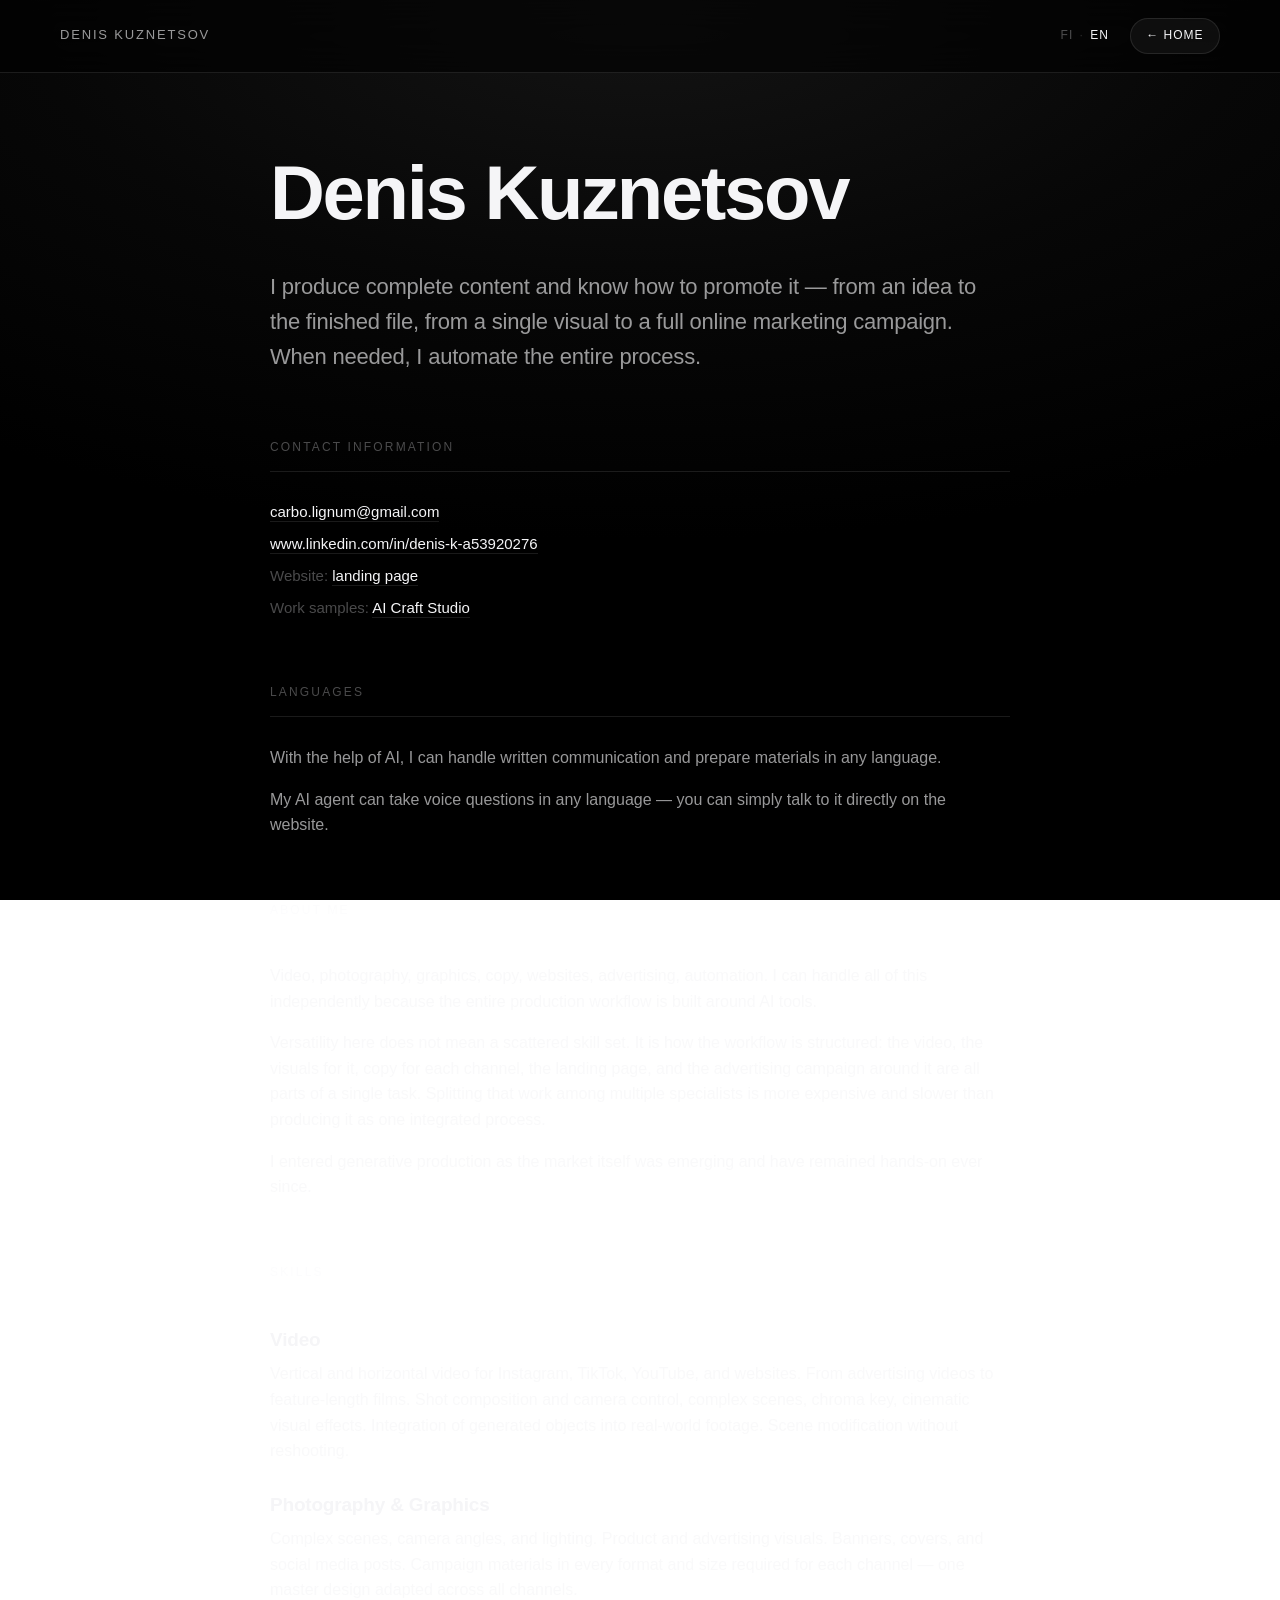
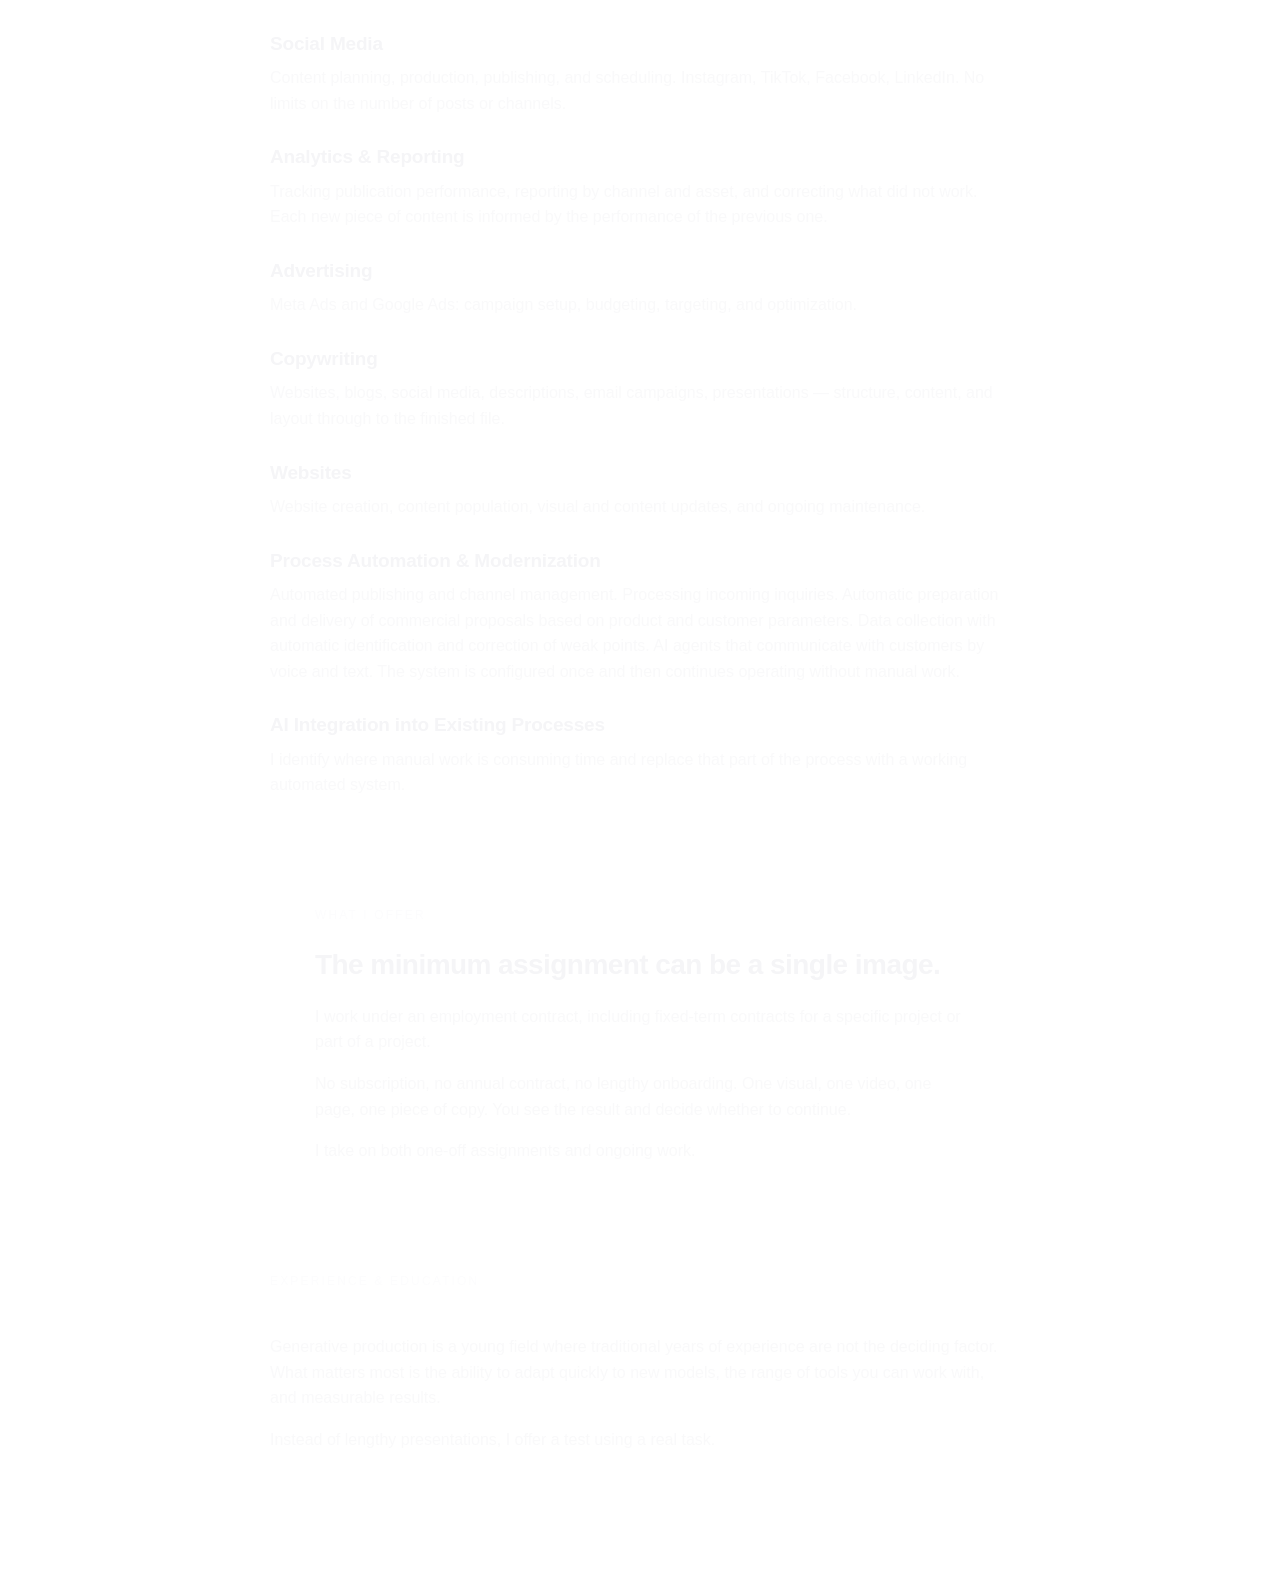
==== cv-en.html @ 1abbde6b "Add files via upload" ====
<!doctype html>
<html lang="en">
<head>
<meta charset="utf-8">
<meta name="viewport" content="width=device-width, initial-scale=1">
<title>Denis Kuznetsov — CV</title>
<style>
  :root{
    --bg:#000; --ink:#f5f5f7;
    --dim:rgba(245,245,247,.62);
    --faint:rgba(245,245,247,.30);
    --line:rgba(255,255,255,.10);
    --glass:rgba(255,255,255,.045);
  }
  *{margin:0;padding:0;box-sizing:border-box}
  html{scroll-behavior:smooth}
  body{
    background:radial-gradient(120% 80% at 50% 0%, #141414 0%, #070707 40%, #000 75%) no-repeat;
    background-attachment:fixed;
    color:var(--ink);
    font-family:-apple-system,BlinkMacSystemFont,"SF Pro Display","Helvetica Neue",Inter,Arial,sans-serif;
    -webkit-font-smoothing:antialiased;
    line-height:1.6;
  }
  header{
    position:sticky; top:0; z-index:10;
    display:flex; align-items:center; justify-content:space-between;
    padding:18px clamp(20px,5vw,60px);
    background:rgba(0,0,0,.6);
    -webkit-backdrop-filter:blur(24px); backdrop-filter:blur(24px);
    border-bottom:1px solid var(--line);
  }
  .name{font-size:13px;font-weight:500;letter-spacing:.14em;text-transform:uppercase;color:var(--dim)}
  .nav{display:flex;align-items:center;gap:clamp(12px,1.6vw,24px)}
  .lang{display:flex;align-items:center;gap:.5em;font-size:12px;font-weight:500;letter-spacing:.1em}
  .lang a{color:var(--faint);text-decoration:none;transition:color .3s}
  .lang a:hover{color:var(--dim)}
  .lang a.on{color:var(--ink)}
  .lang span{color:rgba(255,255,255,.16)}
  .back{
    padding:.6em 1.3em;font-size:12px;font-weight:500;letter-spacing:.08em;text-transform:uppercase;
    color:var(--ink);text-decoration:none;border:1px solid var(--line);border-radius:100px;background:var(--glass);
    transition:background .3s,border-color .3s;
  }
  .back:hover{background:rgba(255,255,255,.10);border-color:rgba(255,255,255,.26)}

  main{max-width:860px;margin:0 auto;padding:clamp(48px,9vh,110px) clamp(20px,5vw,60px) 140px}

  h1{font-size:clamp(38px,6.5vw,76px);font-weight:600;letter-spacing:-.03em;line-height:1.02;margin-bottom:.5em}
  .lead{font-size:clamp(17px,2vw,22px);color:var(--dim);max-width:46em;letter-spacing:-.01em}

  section{margin-top:clamp(46px,7vh,86px)}
  h2{
    font-size:12px;font-weight:500;letter-spacing:.18em;text-transform:uppercase;color:var(--faint);
    padding-bottom:14px;border-bottom:1px solid var(--line);margin-bottom:28px;
  }
  h3{font-size:clamp(16px,1.7vw,19px);font-weight:600;letter-spacing:-.01em;margin-bottom:6px}
  p{color:var(--dim);max-width:46em}
  p + p{margin-top:16px}
  .block + .block{margin-top:26px}

  .contacts{display:flex;flex-direction:column;gap:8px;color:var(--dim);font-size:15px}
  .contacts a{color:var(--ink);text-decoration:none;border-bottom:1px solid var(--line);padding-bottom:1px}
  .contacts a:hover{border-color:rgba(255,255,255,.5)}
  .contacts .row span{color:var(--faint)}

  .offer{
    margin-top:clamp(46px,7vh,86px);
    padding:clamp(26px,3.5vw,44px);
    border:1px solid var(--line);border-radius:24px;background:var(--glass);
    -webkit-backdrop-filter:blur(24px);backdrop-filter:blur(24px);
  }
  .offer h2{border:0;padding:0;margin-bottom:18px}
  .big{font-size:clamp(20px,2.6vw,28px);font-weight:600;letter-spacing:-.02em;color:var(--ink);margin-bottom:14px}
</style>
</head>
<body>

<header>
  <div class="name">Denis Kuznetsov</div>
  <div class="nav">
    <div class="lang">
      <a href="cv.html">FI</a><span>·</span><a class="on" href="cv-en.html">EN</a>
    </div>
    <a class="back" href="index-en.html">← Home</a>
  </div>
</header>

<main>

  <h1>Denis&nbsp;Kuznetsov</h1>
  <p class="lead">I produce complete content and know how to promote it — from an idea to the finished file, from a single visual to a full online marketing campaign. When needed, I automate the entire process.</p>

  <section>
    <h2>Contact information</h2>
    <div class="contacts">
      <div class="row"><a href="mailto:carbo.lignum@gmail.com">carbo.lignum@gmail.com</a></div>
      <div class="row"><a href="https://www.linkedin.com/in/denis-k-a53920276" target="_blank" rel="noopener">www.linkedin.com/in/denis-k-a53920276</a></div>
      <div class="row"><span>Website:</span> <a href="index-en.html">landing page</a></div>
      <div class="row"><span>Work samples:</span> <a href="https://carbolignum.github.io/ai-craft-studio/" target="_blank" rel="noopener">AI Craft Studio</a></div>
    </div>
  </section>

  <section>
    <h2>Languages</h2>
    <p>With the help of AI, I can handle written communication and prepare materials in any language.</p>
    <p>My AI agent can take voice questions in any language — you can simply talk to it directly on the website.</p>
  </section>

  <section>
    <h2>About me</h2>
    <p>Video, photography, graphics, copy, websites, advertising, automation. I can handle all of this independently because the entire production workflow is built around AI tools.</p>
    <p>Versatility here does not mean a scattered skill set. It is how the workflow is structured: the video, the visuals for it, copy for each channel, the landing page, and the advertising campaign around it are all parts of a single task. Splitting that work among multiple specialists is more expensive and slower than producing it as one integrated process.</p>
    <p>I entered generative production as the market itself was emerging and have remained hands-on ever since.</p>
  </section>

  <section>
    <h2>Skills</h2>

    <div class="block"><h3>Video</h3>
    <p>Vertical and horizontal video for Instagram, TikTok, YouTube, and websites. From advertising videos to feature-length films. Shot composition and camera control, complex scenes, chroma key, cinematic visual effects. Integration of generated objects into real-world footage. Scene modification without reshooting.</p></div>

    <div class="block"><h3>Photography &amp; Graphics</h3>
    <p>Complex scenes, camera angles, and lighting. Product and advertising visuals. Banners, covers, and social media posts. Campaign materials in every format and size required for each channel — one master design adapted across all channels.</p></div>

    <div class="block"><h3>Social Media</h3>
    <p>Content planning, production, publishing, and scheduling. Instagram, TikTok, Facebook, LinkedIn. No limits on the number of posts or channels.</p></div>

    <div class="block"><h3>Analytics &amp; Reporting</h3>
    <p>Tracking publication performance, reporting by channel and asset, and correcting what did not work. Each new piece of content is informed by the performance of the previous one.</p></div>

    <div class="block"><h3>Advertising</h3>
    <p>Meta Ads and Google Ads: campaign setup, budgeting, targeting, and optimization.</p></div>

    <div class="block"><h3>Copywriting</h3>
    <p>Websites, blogs, social media, descriptions, email campaigns, presentations — structure, content, and layout through to the finished file.</p></div>

    <div class="block"><h3>Websites</h3>
    <p>Website creation, content population, visual and content updates, and ongoing maintenance.</p></div>

    <div class="block"><h3>Process Automation &amp; Modernization</h3>
    <p>Automated publishing and channel management. Processing incoming inquiries. Automatic preparation and delivery of commercial proposals based on product and customer parameters. Data collection with automatic identification and correction of weak points. AI agents that communicate with customers by voice and text. The system is configured once and then continues operating without manual work.</p></div>

    <div class="block"><h3>AI Integration into Existing Processes</h3>
    <p>I identify where manual work is consuming time and replace that part of the process with a working automated system.</p></div>
  </section>

  <div class="offer">
    <h2>What I offer</h2>
    <p class="big">The minimum assignment can be a single image.</p>
    <p>I work under an employment contract, including fixed-term contracts for a specific project or part of a project.</p>
    <p>No subscription, no annual contract, no lengthy onboarding. One visual, one video, one page, one piece of copy. You see the result and decide whether to continue.</p>
    <p>I take on both one-off assignments and ongoing work.</p>
  </div>

  <section>
    <h2>Experience &amp; Education</h2>
    <p>Generative production is a young field where traditional years of experience are not the deciding factor. What matters most is the ability to adapt quickly to new models, the range of tools you can work with, and measurable results.</p>
    <p>Instead of lengthy presentations, I offer a test using a real task.</p>
  </section>

</main>

</body>
</html>
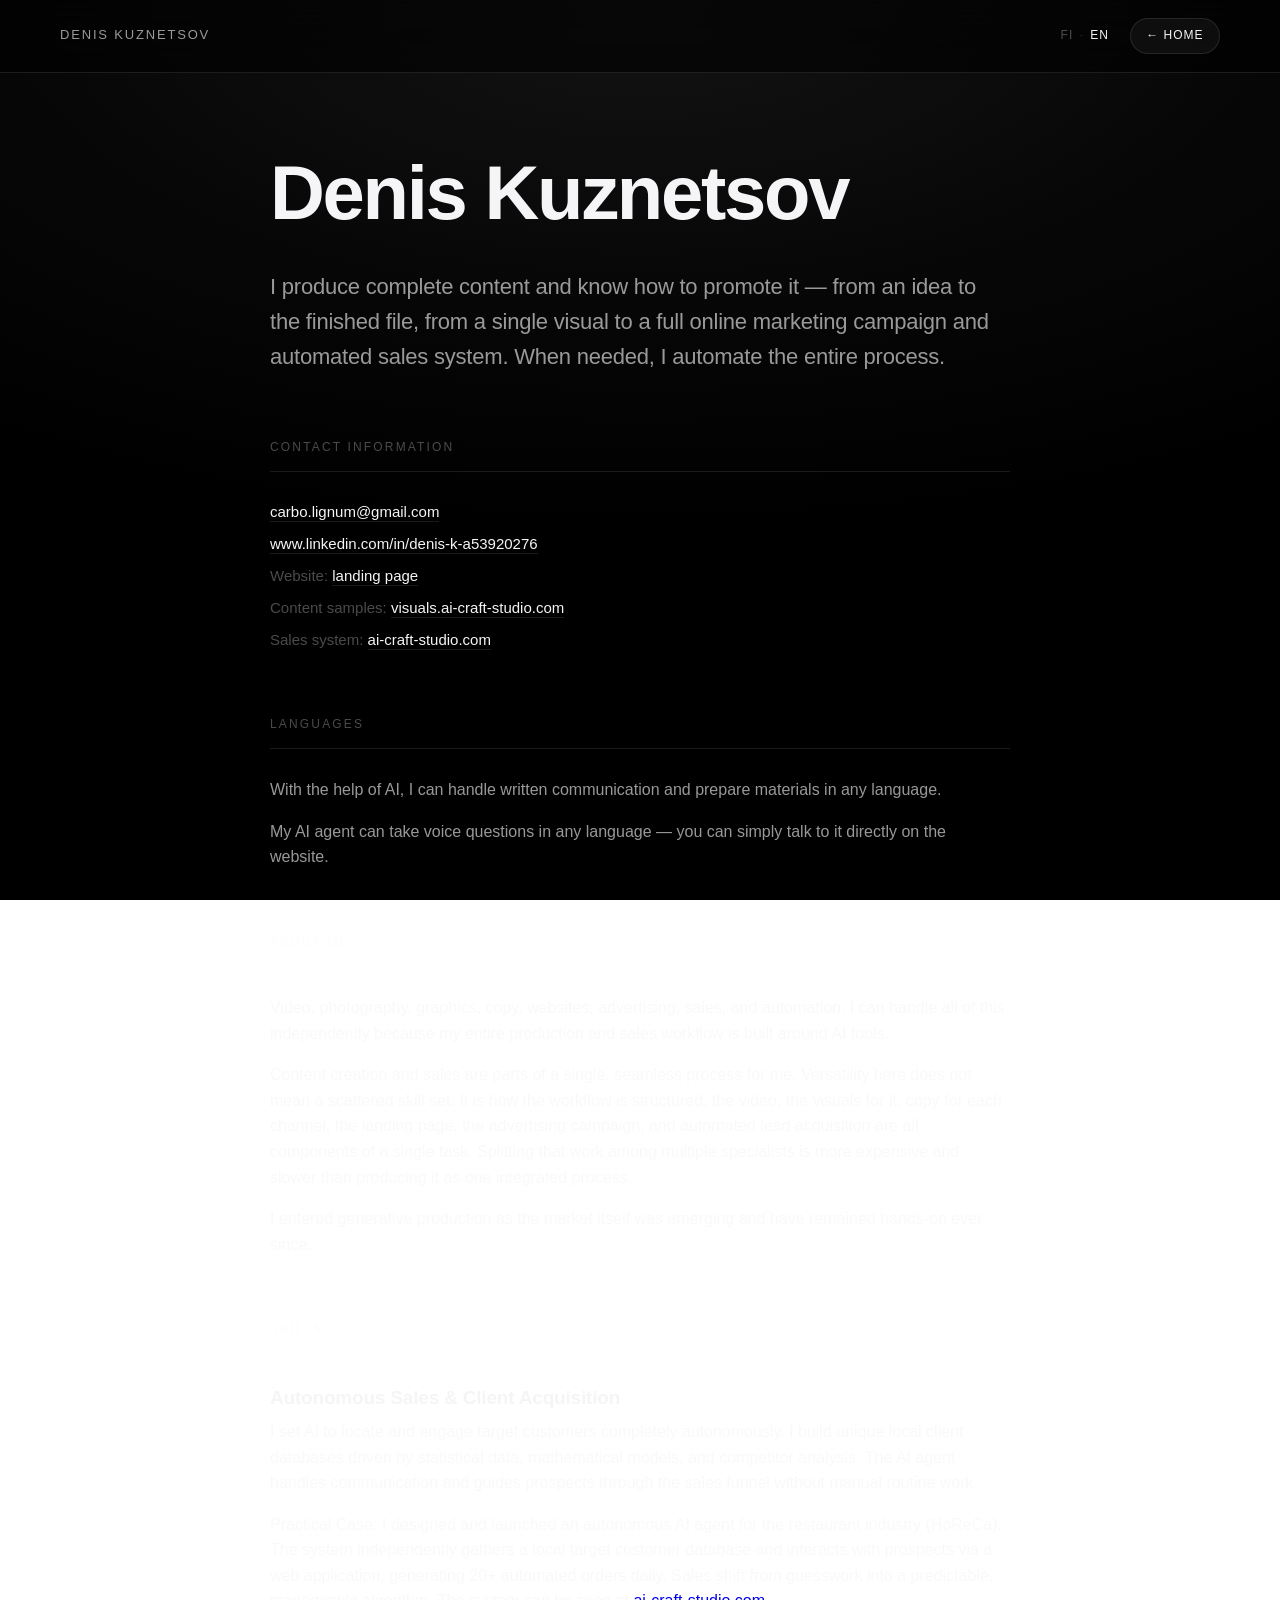
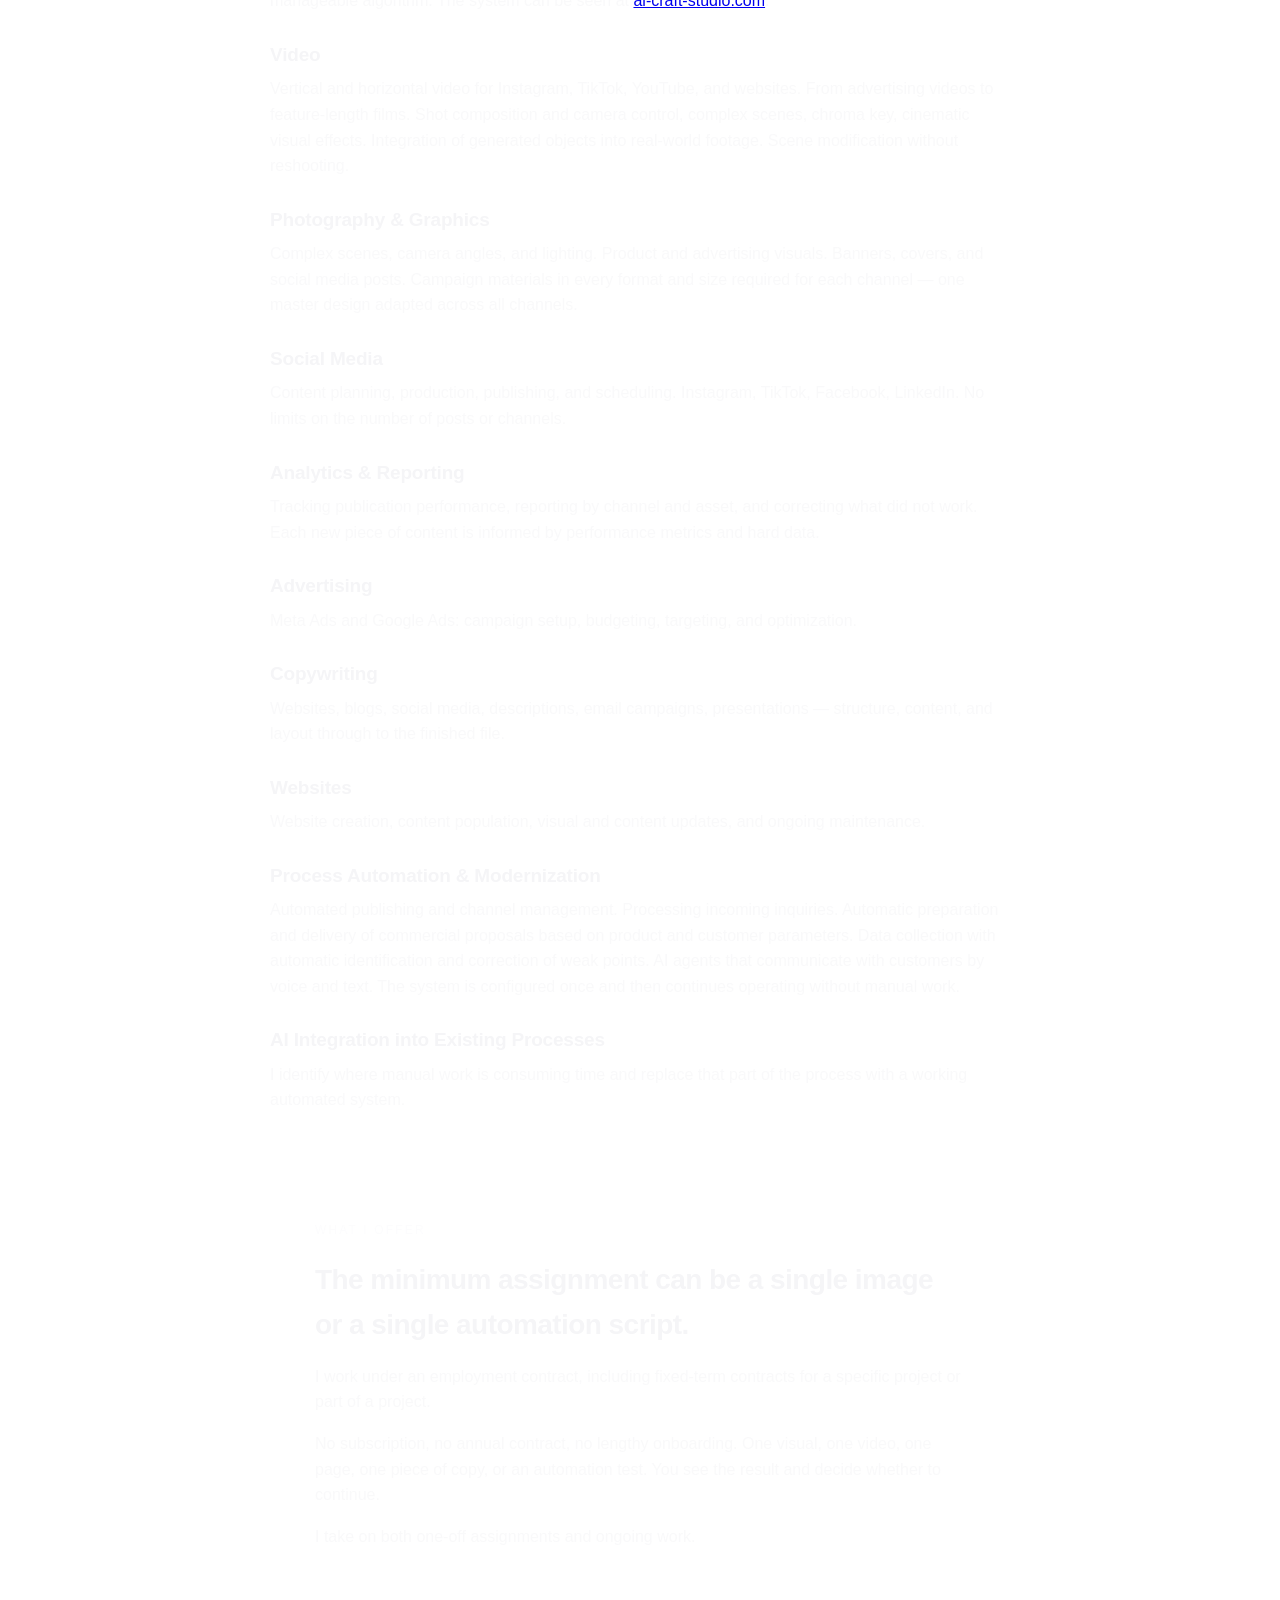
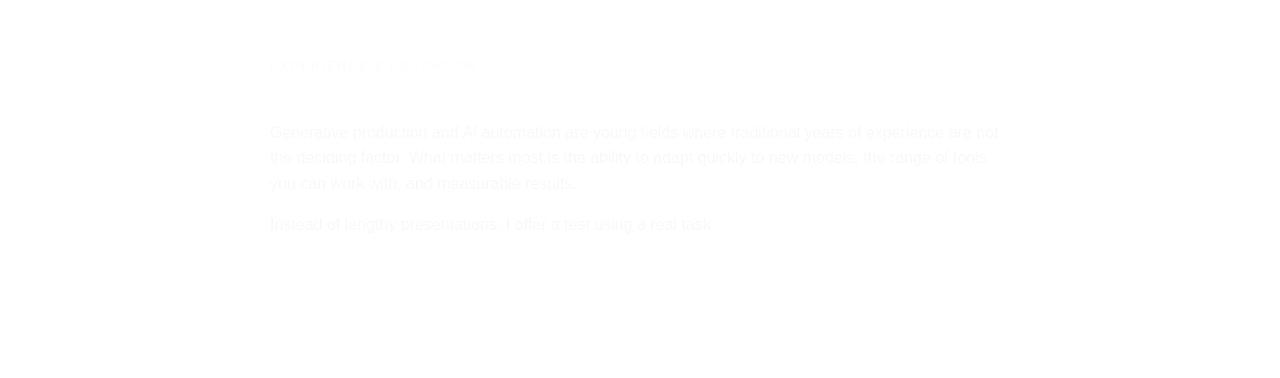
==== commit 314dabde: "Add files via upload" ====
--- a/cv-en.html
+++ b/cv-en.html
@@ -89,7 +89,7 @@
 <main>
 
   <h1>Denis&nbsp;Kuznetsov</h1>
-  <p class="lead">I produce complete content and know how to promote it — from an idea to the finished file, from a single visual to a full online marketing campaign. When needed, I automate the entire process.</p>
+  <p class="lead">I produce complete content and know how to promote it — from an idea to the finished file, from a single visual to a full online marketing campaign and automated sales system. When needed, I automate the entire process.</p>
 
   <section>
     <h2>Contact information</h2>
@@ -97,7 +97,8 @@
       <div class="row"><a href="mailto:carbo.lignum@gmail.com">carbo.lignum@gmail.com</a></div>
       <div class="row"><a href="https://www.linkedin.com/in/denis-k-a53920276" target="_blank" rel="noopener">www.linkedin.com/in/denis-k-a53920276</a></div>
       <div class="row"><span>Website:</span> <a href="index-en.html">landing page</a></div>
-      <div class="row"><span>Work samples:</span> <a href="https://carbolignum.github.io/ai-craft-studio/" target="_blank" rel="noopener">AI Craft Studio</a></div>
+      <div class="row"><span>Content samples:</span> <a href="https://visuals.ai-craft-studio.com/index.html" target="_blank" rel="noopener">visuals.ai-craft-studio.com</a></div>
+      <div class="row"><span>Sales system:</span> <a href="https://ai-craft-studio.com/index.html" target="_blank" rel="noopener">ai-craft-studio.com</a></div>
     </div>
   </section>
 
@@ -109,13 +110,17 @@
 
   <section>
     <h2>About me</h2>
-    <p>Video, photography, graphics, copy, websites, advertising, automation. I can handle all of this independently because the entire production workflow is built around AI tools.</p>
-    <p>Versatility here does not mean a scattered skill set. It is how the workflow is structured: the video, the visuals for it, copy for each channel, the landing page, and the advertising campaign around it are all parts of a single task. Splitting that work among multiple specialists is more expensive and slower than producing it as one integrated process.</p>
+    <p>Video, photography, graphics, copy, websites, advertising, sales, and automation. I can handle all of this independently because my entire production and sales workflow is built around AI tools.</p>
+    <p>Content creation and sales are parts of a single, seamless process for me. Versatility here does not mean a scattered skill set. It is how the workflow is structured: the video, the visuals for it, copy for each channel, the landing page, the advertising campaign, and automated lead acquisition are all components of a single task. Splitting that work among multiple specialists is more expensive and slower than producing it as one integrated process.</p>
     <p>I entered generative production as the market itself was emerging and have remained hands-on ever since.</p>
   </section>
 
   <section>
     <h2>Skills</h2>
+
+    <div class="block"><h3>Autonomous Sales &amp; Client Acquisition</h3>
+    <p>I set AI to locate and engage target customers completely autonomously. I build unique local client databases driven by statistical data, mathematical models, and competitor analysis. The AI agent handles communication and guides prospects through the sales funnel without manual routine work.</p>
+    <p>Practical Case: I designed and launched an autonomous AI agent for the restaurant industry (HoReCa). The system independently gathers a local target customer database and interacts with prospects via a web application, generating 20+ automated orders daily. Sales shift from guesswork into a predictable, manageable algorithm. The system can be seen at <a href="https://ai-craft-studio.com/index.html" target="_blank" rel="noopener">ai-craft-studio.com</a>.</p></div>
 
     <div class="block"><h3>Video</h3>
     <p>Vertical and horizontal video for Instagram, TikTok, YouTube, and websites. From advertising videos to feature-length films. Shot composition and camera control, complex scenes, chroma key, cinematic visual effects. Integration of generated objects into real-world footage. Scene modification without reshooting.</p></div>
@@ -127,7 +132,7 @@
     <p>Content planning, production, publishing, and scheduling. Instagram, TikTok, Facebook, LinkedIn. No limits on the number of posts or channels.</p></div>
 
     <div class="block"><h3>Analytics &amp; Reporting</h3>
-    <p>Tracking publication performance, reporting by channel and asset, and correcting what did not work. Each new piece of content is informed by the performance of the previous one.</p></div>
+    <p>Tracking publication performance, reporting by channel and asset, and correcting what did not work. Each new piece of content is informed by performance metrics and hard data.</p></div>
 
     <div class="block"><h3>Advertising</h3>
     <p>Meta Ads and Google Ads: campaign setup, budgeting, targeting, and optimization.</p></div>
@@ -147,15 +152,15 @@
 
   <div class="offer">
     <h2>What I offer</h2>
-    <p class="big">The minimum assignment can be a single image.</p>
+    <p class="big">The minimum assignment can be a single image or a single automation script.</p>
     <p>I work under an employment contract, including fixed-term contracts for a specific project or part of a project.</p>
-    <p>No subscription, no annual contract, no lengthy onboarding. One visual, one video, one page, one piece of copy. You see the result and decide whether to continue.</p>
+    <p>No subscription, no annual contract, no lengthy onboarding. One visual, one video, one page, one piece of copy, or an automation test. You see the result and decide whether to continue.</p>
     <p>I take on both one-off assignments and ongoing work.</p>
   </div>
 
   <section>
     <h2>Experience &amp; Education</h2>
-    <p>Generative production is a young field where traditional years of experience are not the deciding factor. What matters most is the ability to adapt quickly to new models, the range of tools you can work with, and measurable results.</p>
+    <p>Generative production and AI automation are young fields where traditional years of experience are not the deciding factor. What matters most is the ability to adapt quickly to new models, the range of tools you can work with, and measurable results.</p>
     <p>Instead of lengthy presentations, I offer a test using a real task.</p>
   </section>
 
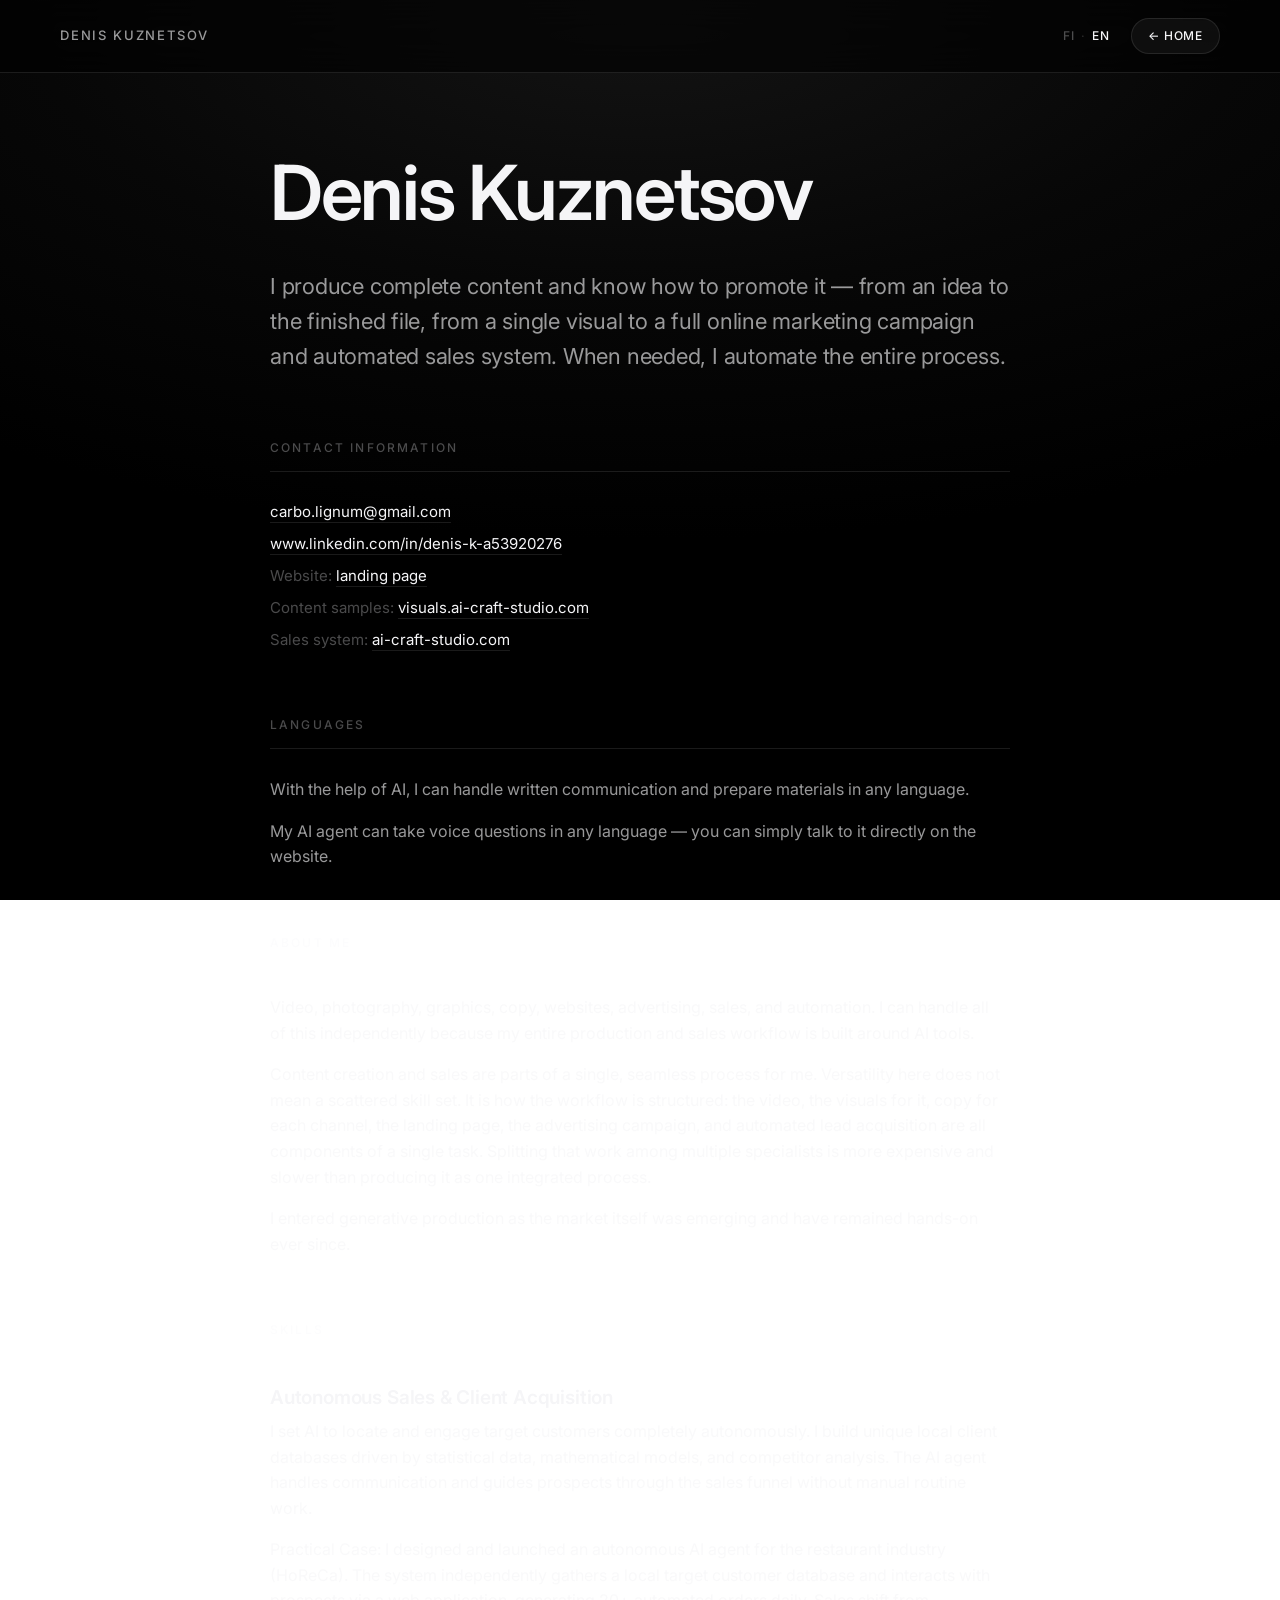
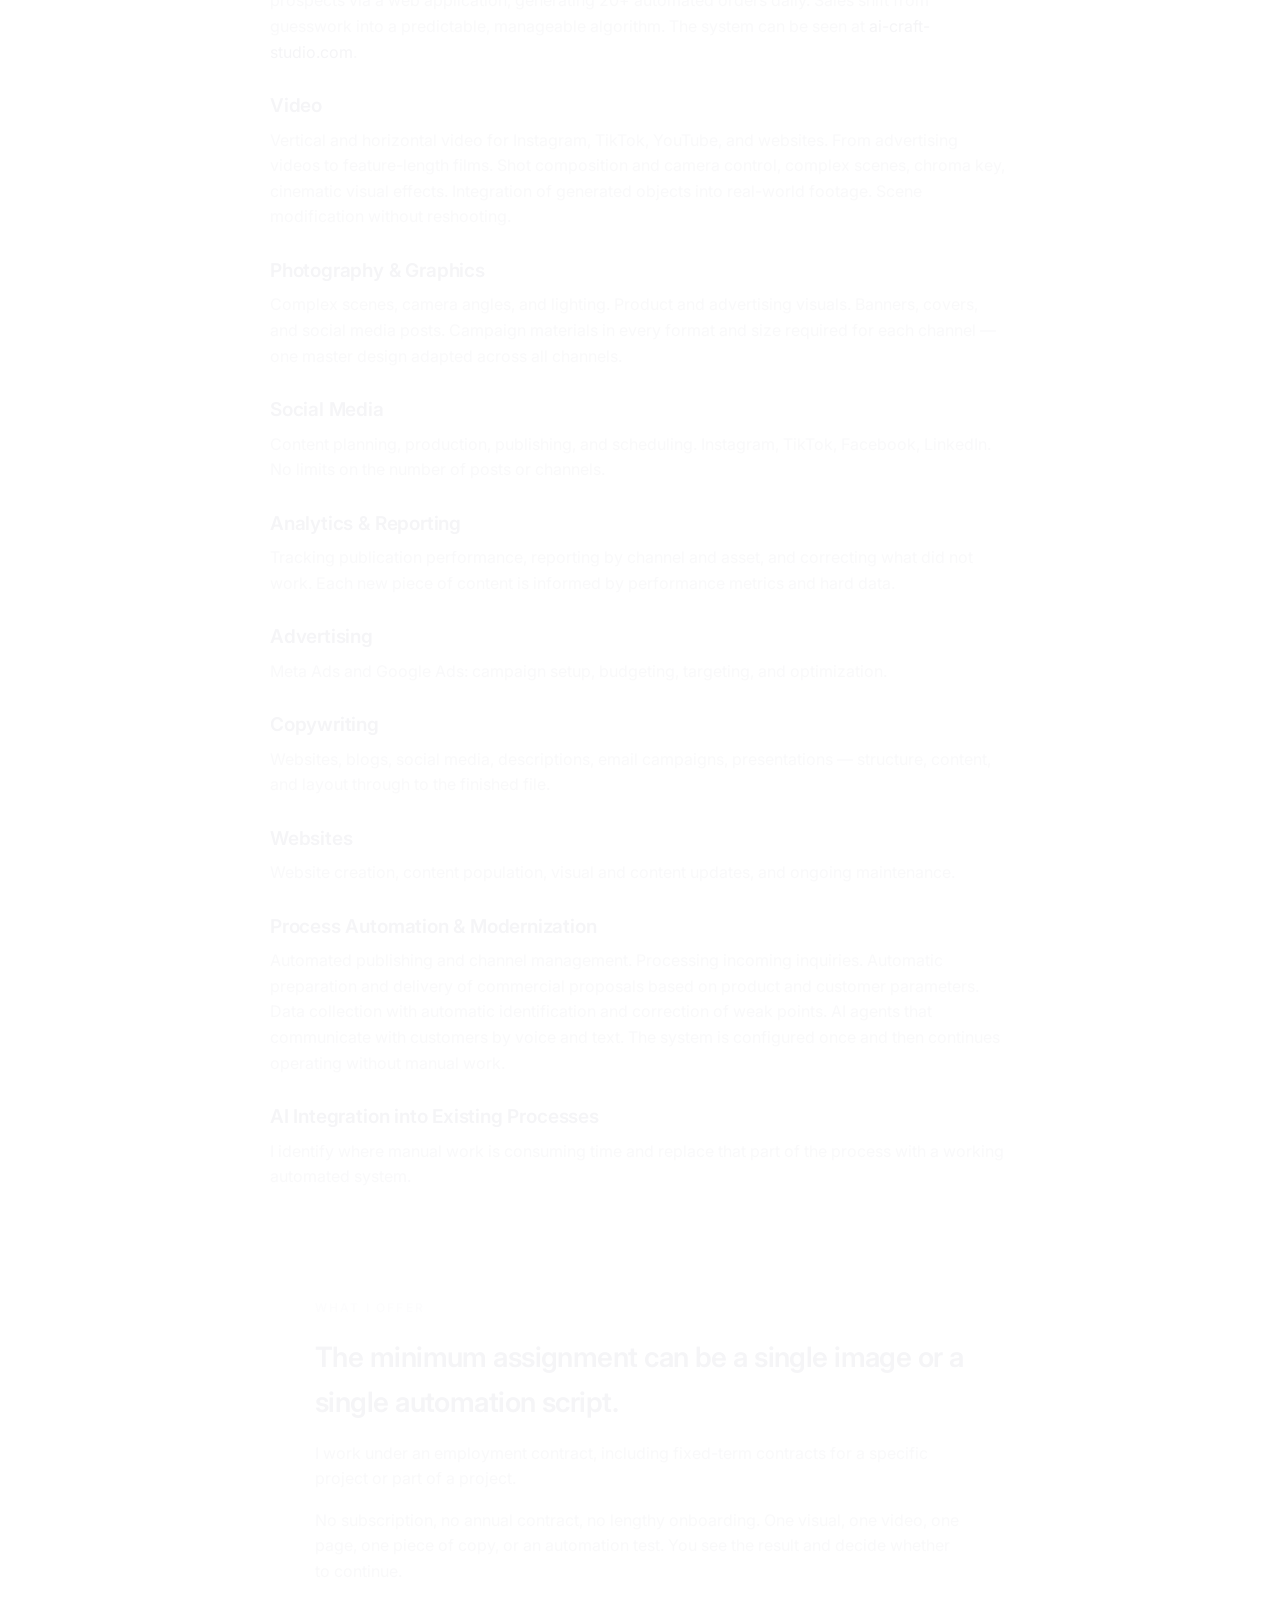
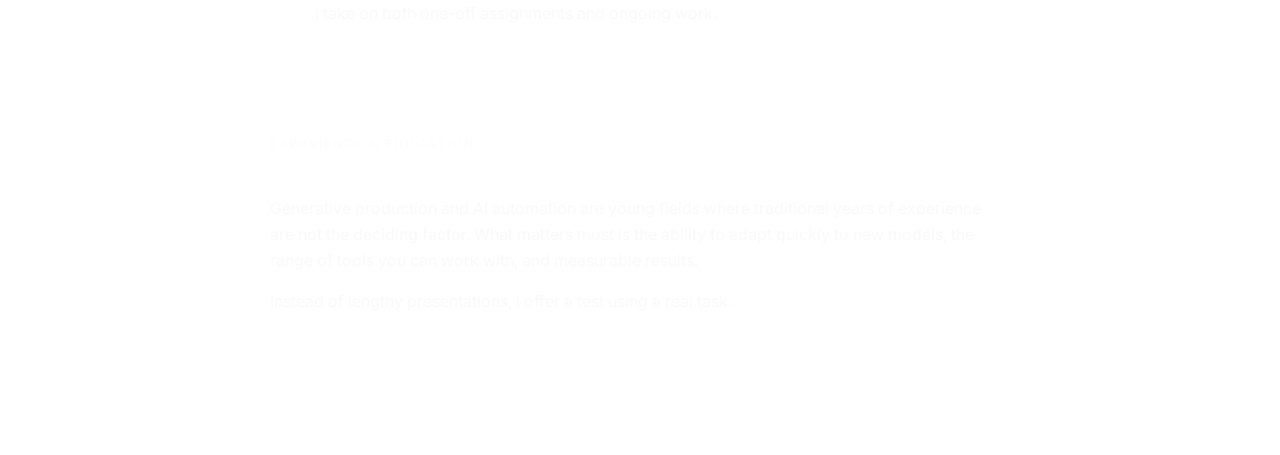
==== commit 010face2: "Add files via upload" ====
--- a/cv-en.html
+++ b/cv-en.html
@@ -4,6 +4,15 @@
 <meta charset="utf-8">
 <meta name="viewport" content="width=device-width, initial-scale=1">
 <title>Denis Kuznetsov — CV</title>
+<!-- Inter с Google Fonts. Раньше веб-шрифта не было вовсе: список начинался
+     с -apple-system, и на Маке страница шла шрифтом SF Pro, а на Windows и
+     Android доходила до Arial. Один и тот же документ выглядел по-разному.
+     Inter — ближайший к SF Pro свободный шрифт; ставим его первым, чтобы
+     вид был одинаковым везде. Веса берём только те, что реально в ходу:
+     400 для текста, 500 и 600 для заголовков и подписей. -->
+<link rel="preconnect" href="https://fonts.googleapis.com">
+<link rel="preconnect" href="https://fonts.gstatic.com" crossorigin>
+<link rel="stylesheet" href="https://fonts.googleapis.com/css2?family=Inter:wght@400;500;600&display=swap">
 <style>
   :root{
     --bg:#000; --ink:#f5f5f7;
@@ -18,7 +27,7 @@
     background:radial-gradient(120% 80% at 50% 0%, #141414 0%, #070707 40%, #000 75%) no-repeat;
     background-attachment:fixed;
     color:var(--ink);
-    font-family:-apple-system,BlinkMacSystemFont,"SF Pro Display","Helvetica Neue",Inter,Arial,sans-serif;
+    font-family:Inter,-apple-system,BlinkMacSystemFont,"SF Pro Display","Helvetica Neue",Arial,sans-serif;
     -webkit-font-smoothing:antialiased;
     line-height:1.6;
   }
@@ -72,6 +81,21 @@
   }
   .offer h2{border:0;padding:0;margin-bottom:18px}
   .big{font-size:clamp(20px,2.6vw,28px);font-weight:600;letter-spacing:-.02em;color:var(--ink);margin-bottom:14px}
+
+  /* Ссылка внутри текста. Раньше правила не было вовсе: стилизованы были
+     только контакты и переключатель языка. Ссылка, поставленная внутри
+     абзаца, падала на браузерный синий, а после первого клика — на
+     фиолетовый. На чёрном фоне это видно за версту. */
+  .block a, main p a, .offer a{
+    color:var(--ink);
+    text-decoration:none;
+    border-bottom:1px solid var(--line);
+    padding-bottom:1px;
+    transition:border-color .3s;
+  }
+  .block a:hover, main p a:hover, .offer a:hover{border-color:rgba(255,255,255,.5)}
+  /* Никакого фиолетового ни при каких обстоятельствах. */
+  a:visited{color:inherit}
 </style>
 </head>
 <body>
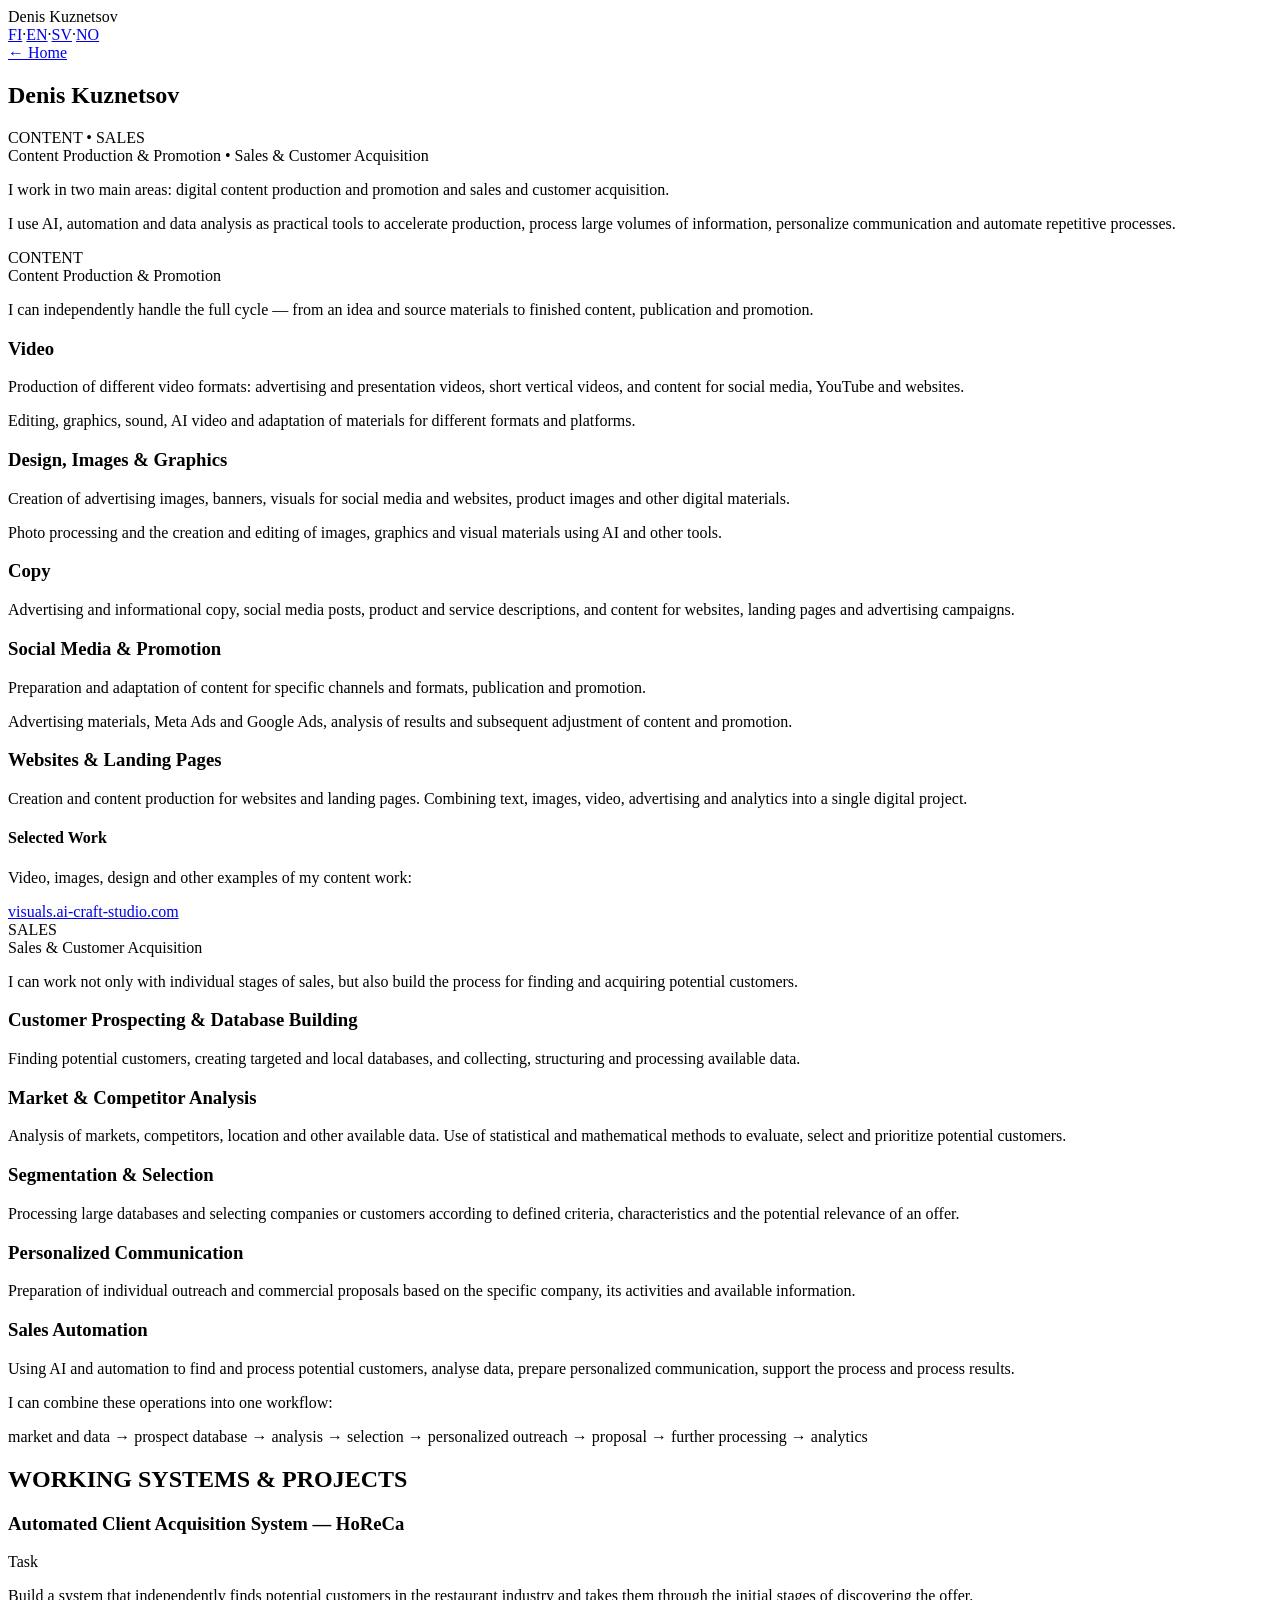
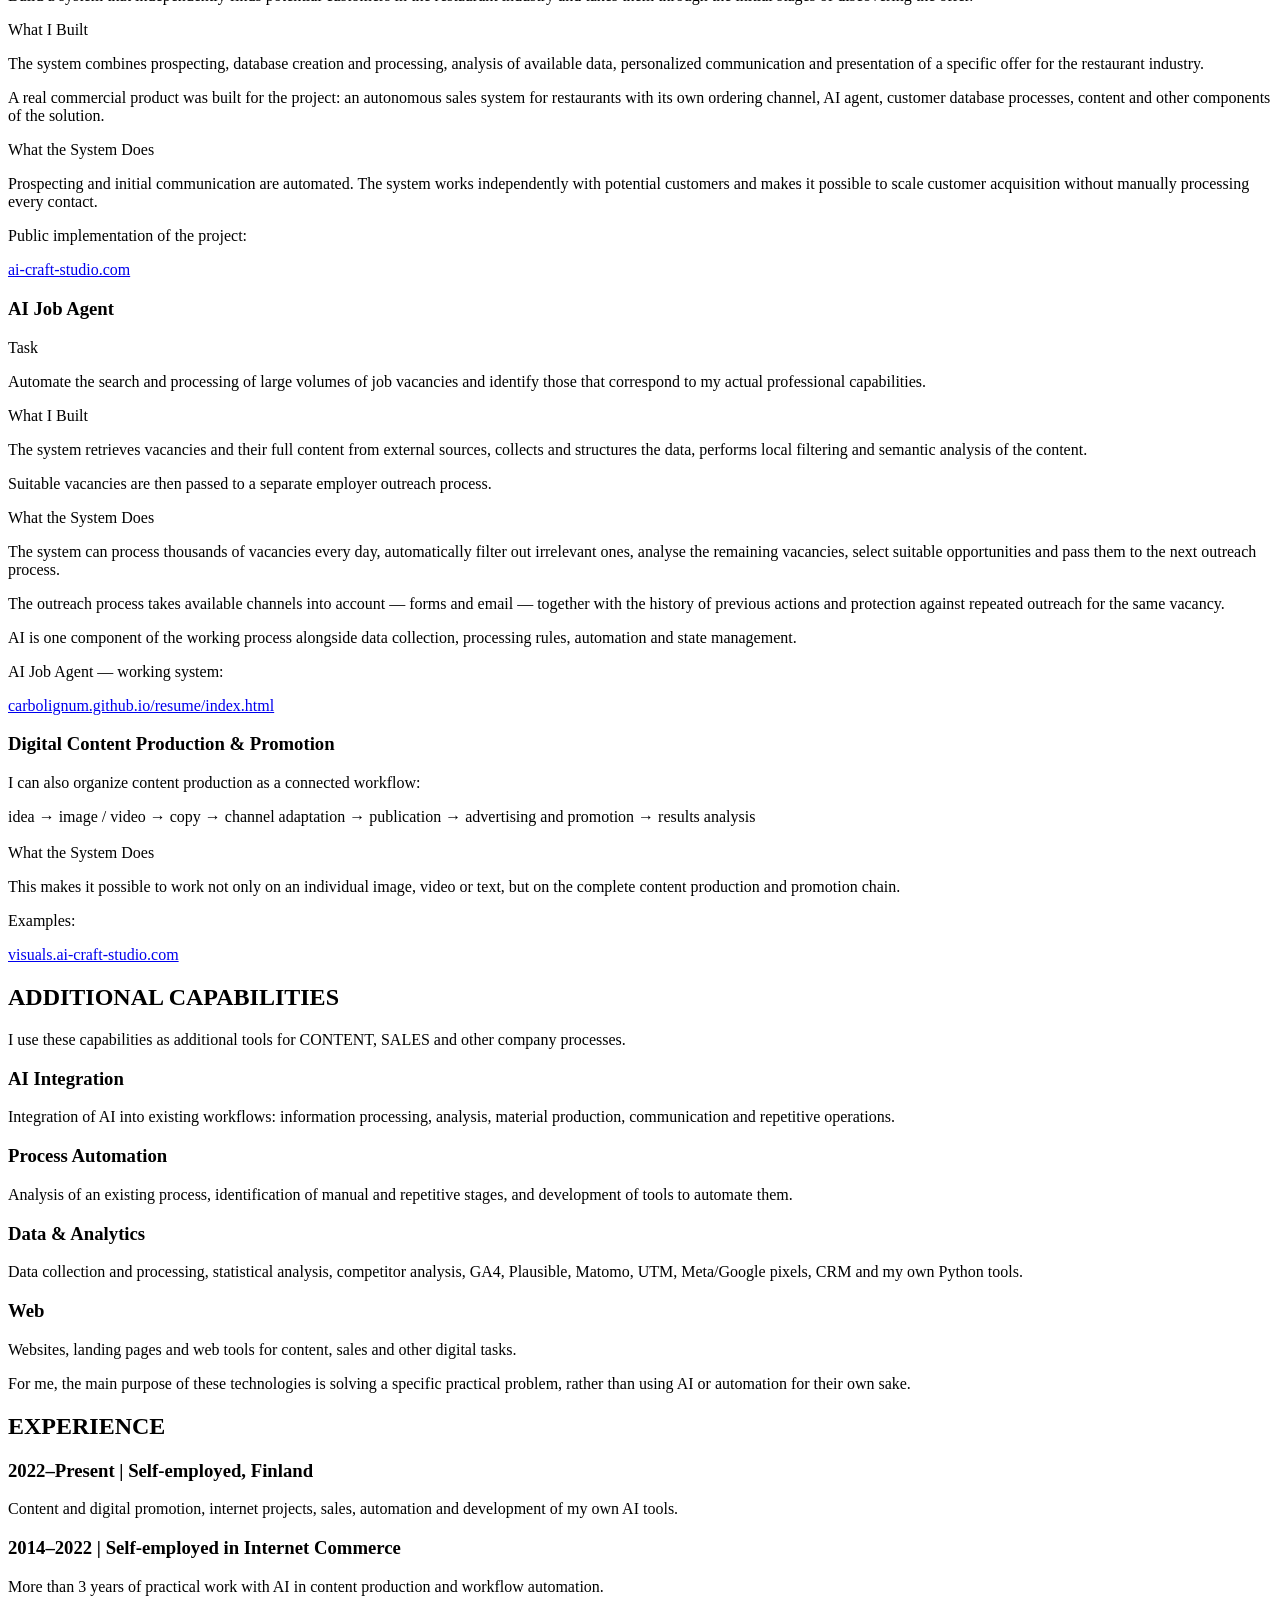
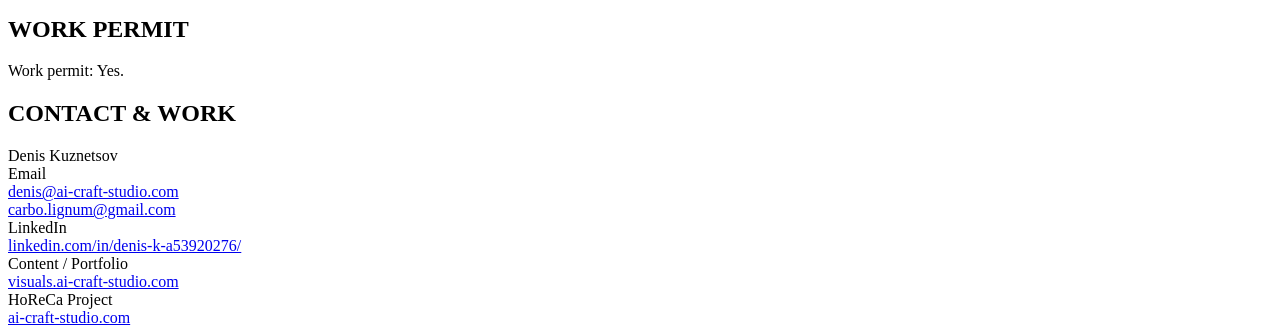
==== commit 92fac882: "Add files via upload" ====
--- a/cv-en.html
+++ b/cv-en.html
@@ -4,191 +4,219 @@
 <meta charset="utf-8">
 <meta name="viewport" content="width=device-width, initial-scale=1">
 <title>Denis Kuznetsov — CV</title>
-<!-- Inter с Google Fonts. Раньше веб-шрифта не было вовсе: список начинался
-     с -apple-system, и на Маке страница шла шрифтом SF Pro, а на Windows и
-     Android доходила до Arial. Один и тот же документ выглядел по-разному.
-     Inter — ближайший к SF Pro свободный шрифт; ставим его первым, чтобы
-     вид был одинаковым везде. Веса берём только те, что реально в ходу:
-     400 для текста, 500 и 600 для заголовков и подписей. -->
+<meta name="description" content="Denis Kuznetsov — Content Production &amp; Promotion • Sales &amp; Customer Acquisition">
+<link rel="canonical" href="https://carbolignum.github.io/resume/cv-en.html">
+<link rel="alternate" hreflang="fi" href="https://carbolignum.github.io/resume/cv.html">
+<link rel="alternate" hreflang="en" href="https://carbolignum.github.io/resume/cv-en.html">
+<link rel="alternate" hreflang="sv" href="https://carbolignum.github.io/resume/cv-sv.html">
+<link rel="alternate" hreflang="no" href="https://carbolignum.github.io/resume/cv-no.html">
+<link rel="alternate" hreflang="x-default" href="https://carbolignum.github.io/resume/cv-en.html">
 <link rel="preconnect" href="https://fonts.googleapis.com">
 <link rel="preconnect" href="https://fonts.gstatic.com" crossorigin>
 <link rel="stylesheet" href="https://fonts.googleapis.com/css2?family=Inter:wght@400;500;600&display=swap">
-<style>
-  :root{
-    --bg:#000; --ink:#f5f5f7;
-    --dim:rgba(245,245,247,.62);
-    --faint:rgba(245,245,247,.30);
-    --line:rgba(255,255,255,.10);
-    --glass:rgba(255,255,255,.045);
-  }
-  *{margin:0;padding:0;box-sizing:border-box}
-  html{scroll-behavior:smooth}
-  body{
-    background:radial-gradient(120% 80% at 50% 0%, #141414 0%, #070707 40%, #000 75%) no-repeat;
-    background-attachment:fixed;
-    color:var(--ink);
-    font-family:Inter,-apple-system,BlinkMacSystemFont,"SF Pro Display","Helvetica Neue",Arial,sans-serif;
-    -webkit-font-smoothing:antialiased;
-    line-height:1.6;
-  }
-  header{
-    position:sticky; top:0; z-index:10;
-    display:flex; align-items:center; justify-content:space-between;
-    padding:18px clamp(20px,5vw,60px);
-    background:rgba(0,0,0,.6);
-    -webkit-backdrop-filter:blur(24px); backdrop-filter:blur(24px);
-    border-bottom:1px solid var(--line);
-  }
-  .name{font-size:13px;font-weight:500;letter-spacing:.14em;text-transform:uppercase;color:var(--dim)}
-  .nav{display:flex;align-items:center;gap:clamp(12px,1.6vw,24px)}
-  .lang{display:flex;align-items:center;gap:.5em;font-size:12px;font-weight:500;letter-spacing:.1em}
-  .lang a{color:var(--faint);text-decoration:none;transition:color .3s}
-  .lang a:hover{color:var(--dim)}
-  .lang a.on{color:var(--ink)}
-  .lang span{color:rgba(255,255,255,.16)}
-  .back{
-    padding:.6em 1.3em;font-size:12px;font-weight:500;letter-spacing:.08em;text-transform:uppercase;
-    color:var(--ink);text-decoration:none;border:1px solid var(--line);border-radius:100px;background:var(--glass);
-    transition:background .3s,border-color .3s;
-  }
-  .back:hover{background:rgba(255,255,255,.10);border-color:rgba(255,255,255,.26)}
-
-  main{max-width:860px;margin:0 auto;padding:clamp(48px,9vh,110px) clamp(20px,5vw,60px) 140px}
-
-  h1{font-size:clamp(38px,6.5vw,76px);font-weight:600;letter-spacing:-.03em;line-height:1.02;margin-bottom:.5em}
-  .lead{font-size:clamp(17px,2vw,22px);color:var(--dim);max-width:46em;letter-spacing:-.01em}
-
-  section{margin-top:clamp(46px,7vh,86px)}
-  h2{
-    font-size:12px;font-weight:500;letter-spacing:.18em;text-transform:uppercase;color:var(--faint);
-    padding-bottom:14px;border-bottom:1px solid var(--line);margin-bottom:28px;
-  }
-  h3{font-size:clamp(16px,1.7vw,19px);font-weight:600;letter-spacing:-.01em;margin-bottom:6px}
-  p{color:var(--dim);max-width:46em}
-  p + p{margin-top:16px}
-  .block + .block{margin-top:26px}
-
-  .contacts{display:flex;flex-direction:column;gap:8px;color:var(--dim);font-size:15px}
-  .contacts a{color:var(--ink);text-decoration:none;border-bottom:1px solid var(--line);padding-bottom:1px}
-  .contacts a:hover{border-color:rgba(255,255,255,.5)}
-  .contacts .row span{color:var(--faint)}
-
-  .offer{
-    margin-top:clamp(46px,7vh,86px);
-    padding:clamp(26px,3.5vw,44px);
-    border:1px solid var(--line);border-radius:24px;background:var(--glass);
-    -webkit-backdrop-filter:blur(24px);backdrop-filter:blur(24px);
-  }
-  .offer h2{border:0;padding:0;margin-bottom:18px}
-  .big{font-size:clamp(20px,2.6vw,28px);font-weight:600;letter-spacing:-.02em;color:var(--ink);margin-bottom:14px}
-
-  /* Ссылка внутри текста. Раньше правила не было вовсе: стилизованы были
-     только контакты и переключатель языка. Ссылка, поставленная внутри
-     абзаца, падала на браузерный синий, а после первого клика — на
-     фиолетовый. На чёрном фоне это видно за версту. */
-  .block a, main p a, .offer a{
-    color:var(--ink);
-    text-decoration:none;
-    border-bottom:1px solid var(--line);
-    padding-bottom:1px;
-    transition:border-color .3s;
-  }
-  .block a:hover, main p a:hover, .offer a:hover{border-color:rgba(255,255,255,.5)}
-  /* Никакого фиолетового ни при каких обстоятельствах. */
-  a:visited{color:inherit}
-</style>
+<link rel="stylesheet" href="cv.css">
 </head>
 <body>
 
-<header>
-  <div class="name">Denis Kuznetsov</div>
-  <div class="nav">
-    <div class="lang">
-      <a href="cv.html">FI</a><span>·</span><a class="on" href="cv-en.html">EN</a>
-    </div>
+<header class="top">
+  <div class="who">Denis Kuznetsov</div>
+  <div class="right">
+    <nav class="lang"><a href="cv.html">FI</a><span>·</span><a class="on" href="cv-en.html">EN</a><span>·</span><a href="cv-sv.html">SV</a><span>·</span><a href="cv-no.html">NO</a></nav>
     <a class="back" href="index-en.html">← Home</a>
   </div>
 </header>
 
 <main>
 
-  <h1>Denis&nbsp;Kuznetsov</h1>
-  <p class="lead">I produce complete content and know how to promote it — from an idea to the finished file, from a single visual to a full online marketing campaign and automated sales system. When needed, I automate the entire process.</p>
-
-  <section>
-    <h2>Contact information</h2>
+  <section class="hero wrap">
+    <h1>Denis&nbsp;Kuznetsov</h1>
+    <div class="tagline">CONTENT • SALES</div>
+    <div class="sub">Content Production &amp; Promotion • Sales &amp; Customer Acquisition</div>
+    <div class="body">
+      <p>I work in two main areas: digital content production and promotion and sales and customer acquisition.</p>
+      <p>I use AI, automation and data analysis as practical tools to accelerate production, process large volumes of information, personalize communication and automate repetitive processes.</p>
+    </div>
+  </section>
+
+  <section class="pillar wrap">
+    <div class="label">CONTENT</div>
+    <div class="title">Content Production &amp; Promotion</div>
+    <p class="lead">I can independently handle the full cycle — from an idea and source materials to finished content, publication and promotion.</p>
+    <div class="grid">
+      <div class="item">
+        <h3>Video</h3>
+        <p>Production of different video formats: advertising and presentation videos, short vertical videos, and content for social media, YouTube and websites.</p>
+        <p>Editing, graphics, sound, AI video and adaptation of materials for different formats and platforms.</p>
+      </div>
+      <div class="item">
+        <h3>Design, Images &amp; Graphics</h3>
+        <p>Creation of advertising images, banners, visuals for social media and websites, product images and other digital materials.</p>
+        <p>Photo processing and the creation and editing of images, graphics and visual materials using AI and other tools.</p>
+      </div>
+      <div class="item">
+        <h3>Copy</h3>
+        <p>Advertising and informational copy, social media posts, product and service descriptions, and content for websites, landing pages and advertising campaigns.</p>
+      </div>
+      <div class="item">
+        <h3>Social Media &amp; Promotion</h3>
+        <p>Preparation and adaptation of content for specific channels and formats, publication and promotion.</p>
+        <p>Advertising materials, Meta Ads and Google Ads, analysis of results and subsequent adjustment of content and promotion.</p>
+      </div>
+      <div class="item">
+        <h3>Websites &amp; Landing Pages</h3>
+        <p>Creation and content production for websites and landing pages. Combining text, images, video, advertising and analytics into a single digital project.</p>
+      </div>
+    </div>
+    <div class="cta">
+      <h4>Selected Work</h4>
+      <p>Video, images, design and other examples of my content work:</p>
+      <a class="linkbig" href="https://visuals.ai-craft-studio.com/index.html" target="_blank" rel="noopener">visuals.ai-craft-studio.com</a>
+    </div>
+  </section>
+
+  <section class="pillar wrap">
+    <div class="label">SALES</div>
+    <div class="title">Sales &amp; Customer Acquisition</div>
+    <p class="lead">I can work not only with individual stages of sales, but also build the process for finding and acquiring potential customers.</p>
+    <div class="grid">
+      <div class="item">
+        <h3>Customer Prospecting &amp; Database Building</h3>
+        <p>Finding potential customers, creating targeted and local databases, and collecting, structuring and processing available data.</p>
+      </div>
+      <div class="item">
+        <h3>Market &amp; Competitor Analysis</h3>
+        <p>Analysis of markets, competitors, location and other available data. Use of statistical and mathematical methods to evaluate, select and prioritize potential customers.</p>
+      </div>
+      <div class="item">
+        <h3>Segmentation &amp; Selection</h3>
+        <p>Processing large databases and selecting companies or customers according to defined criteria, characteristics and the potential relevance of an offer.</p>
+      </div>
+      <div class="item">
+        <h3>Personalized Communication</h3>
+        <p>Preparation of individual outreach and commercial proposals based on the specific company, its activities and available information.</p>
+      </div>
+      <div class="item">
+        <h3>Sales Automation</h3>
+        <p>Using AI and automation to find and process potential customers, analyse data, prepare personalized communication, support the process and process results.</p>
+      </div>
+    </div>
+    <div class="cta">
+      <p>I can combine these operations into one workflow:</p>
+      <div class="chain">market and data → prospect database → analysis → selection → personalized outreach → proposal → further processing → analytics</div>
+    </div>
+  </section>
+
+  <section class="section wrap">
+    <h2>WORKING SYSTEMS &amp; PROJECTS</h2>
+
+    <div class="case">
+      <h3>Automated Client Acquisition System — HoReCa</h3>
+      <div class="row"><div class="k">Task</div><div class="v"><p>Build a system that independently finds potential customers in the restaurant industry and takes them through the initial stages of discovering the offer.</p></div></div>
+      <div class="row"><div class="k">What I Built</div><div class="v"><p>The system combines prospecting, database creation and processing, analysis of available data, personalized communication and presentation of a specific offer for the restaurant industry.</p>
+        <p>A real commercial product was built for the project: an autonomous sales system for restaurants with its own ordering channel, AI agent, customer database processes, content and other components of the solution.</p></div></div>
+      <div class="row"><div class="k">What the System Does</div><div class="v"><p>Prospecting and initial communication are automated. The system works independently with potential customers and makes it possible to scale customer acquisition without manually processing every contact.</p></div></div>
+      <div class="caselink">
+        <p>Public implementation of the project:</p>
+        <a class="linkbig" href="https://ai-craft-studio.com/index.html" target="_blank" rel="noopener">ai-craft-studio.com</a>
+      </div>
+    </div>
+
+    <div class="case">
+      <h3>AI Job Agent</h3>
+      <div class="row"><div class="k">Task</div><div class="v"><p>Automate the search and processing of large volumes of job vacancies and identify those that correspond to my actual professional capabilities.</p></div></div>
+      <div class="row"><div class="k">What I Built</div><div class="v"><p>The system retrieves vacancies and their full content from external sources, collects and structures the data, performs local filtering and semantic analysis of the content.</p>
+        <p>Suitable vacancies are then passed to a separate employer outreach process.</p></div></div>
+      <div class="row"><div class="k">What the System Does</div><div class="v"><p>The system can process thousands of vacancies every day, automatically filter out irrelevant ones, analyse the remaining vacancies, select suitable opportunities and pass them to the next outreach process.</p>
+        <p>The outreach process takes available channels into account — forms and email — together with the history of previous actions and protection against repeated outreach for the same vacancy.</p>
+        <p>AI is one component of the working process alongside data collection, processing rules, automation and state management.</p></div></div>
+      <div class="caselink">
+        <p>AI Job Agent — working system:</p>
+        <a class="linkbig" href="https://carbolignum.github.io/resume/index.html" target="_blank" rel="noopener">carbolignum.github.io/resume/index.html</a>
+      </div>
+    </div>
+
+    <div class="case">
+      <h3>Digital Content Production &amp; Promotion</h3>
+      <p>I can also organize content production as a connected workflow:</p>
+      <div class="chain">idea → image / video → copy → channel adaptation → publication → advertising and promotion → results analysis</div>
+      <div class="row" style="margin-top:18px"><div class="k">What the System Does</div><div class="v"><p>This makes it possible to work not only on an individual image, video or text, but on the complete content production and promotion chain.</p></div></div>
+      <div class="caselink">
+        <p>Examples:</p>
+        <a class="linkbig" href="https://visuals.ai-craft-studio.com/index.html" target="_blank" rel="noopener">visuals.ai-craft-studio.com</a>
+      </div>
+    </div>
+  </section>
+
+  <section class="section minor wrap">
+    <h2>ADDITIONAL CAPABILITIES</h2>
+    <p class="intro">I use these capabilities as additional tools for CONTENT, SALES and other company processes.</p>
+    <div class="grid">
+      <div class="item">
+        <h3>AI Integration</h3>
+        <p>Integration of AI into existing workflows: information processing, analysis, material production, communication and repetitive operations.</p>
+      </div>
+      <div class="item">
+        <h3>Process Automation</h3>
+        <p>Analysis of an existing process, identification of manual and repetitive stages, and development of tools to automate them.</p>
+      </div>
+      <div class="item">
+        <h3>Data &amp; Analytics</h3>
+        <p>Data collection and processing, statistical analysis, competitor analysis, GA4, Plausible, Matomo, UTM, Meta/Google pixels, CRM and my own Python tools.</p>
+      </div>
+      <div class="item">
+        <h3>Web</h3>
+        <p>Websites, landing pages and web tools for content, sales and other digital tasks.</p>
+      </div>
+    </div>
+    <p class="note">For me, the main purpose of these technologies is solving a specific practical problem, rather than using AI or automation for their own sake.</p>
+  </section>
+
+  <section class="section wrap">
+    <h2>EXPERIENCE</h2>
+    <div class="job">
+      <h3>2022–Present | Self-employed, Finland</h3>
+      <p>Content and digital promotion, internet projects, sales, automation and development of my own AI tools.</p>
+    </div>
+    <div class="job">
+      <h3>2014–2022 | Self-employed in Internet Commerce</h3>
+    </div>
+    <p class="expnote">More than 3 years of practical work with AI in content production and workflow automation.</p>
+  </section>
+
+  <section class="section permit wrap">
+    <h2>WORK PERMIT</h2>
+    <p>Work permit: Yes.</p>
+  </section>
+
+  <section class="section wrap">
+    <h2>CONTACT &amp; WORK</h2>
     <div class="contacts">
-      <div class="row"><a href="mailto:carbo.lignum@gmail.com">carbo.lignum@gmail.com</a></div>
-      <div class="row"><a href="https://www.linkedin.com/in/denis-k-a53920276" target="_blank" rel="noopener">www.linkedin.com/in/denis-k-a53920276</a></div>
-      <div class="row"><span>Website:</span> <a href="index-en.html">landing page</a></div>
-      <div class="row"><span>Content samples:</span> <a href="https://visuals.ai-craft-studio.com/index.html" target="_blank" rel="noopener">visuals.ai-craft-studio.com</a></div>
-      <div class="row"><span>Sales system:</span> <a href="https://ai-craft-studio.com/index.html" target="_blank" rel="noopener">ai-craft-studio.com</a></div>
-    </div>
-  </section>
-
-  <section>
-    <h2>Languages</h2>
-    <p>With the help of AI, I can handle written communication and prepare materials in any language.</p>
-    <p>My AI agent can take voice questions in any language — you can simply talk to it directly on the website.</p>
-  </section>
-
-  <section>
-    <h2>About me</h2>
-    <p>Video, photography, graphics, copy, websites, advertising, sales, and automation. I can handle all of this independently because my entire production and sales workflow is built around AI tools.</p>
-    <p>Content creation and sales are parts of a single, seamless process for me. Versatility here does not mean a scattered skill set. It is how the workflow is structured: the video, the visuals for it, copy for each channel, the landing page, the advertising campaign, and automated lead acquisition are all components of a single task. Splitting that work among multiple specialists is more expensive and slower than producing it as one integrated process.</p>
-    <p>I entered generative production as the market itself was emerging and have remained hands-on ever since.</p>
-  </section>
-
-  <section>
-    <h2>Skills</h2>
-
-    <div class="block"><h3>Autonomous Sales &amp; Client Acquisition</h3>
-    <p>I set AI to locate and engage target customers completely autonomously. I build unique local client databases driven by statistical data, mathematical models, and competitor analysis. The AI agent handles communication and guides prospects through the sales funnel without manual routine work.</p>
-    <p>Practical Case: I designed and launched an autonomous AI agent for the restaurant industry (HoReCa). The system independently gathers a local target customer database and interacts with prospects via a web application, generating 20+ automated orders daily. Sales shift from guesswork into a predictable, manageable algorithm. The system can be seen at <a href="https://ai-craft-studio.com/index.html" target="_blank" rel="noopener">ai-craft-studio.com</a>.</p></div>
-
-    <div class="block"><h3>Video</h3>
-    <p>Vertical and horizontal video for Instagram, TikTok, YouTube, and websites. From advertising videos to feature-length films. Shot composition and camera control, complex scenes, chroma key, cinematic visual effects. Integration of generated objects into real-world footage. Scene modification without reshooting.</p></div>
-
-    <div class="block"><h3>Photography &amp; Graphics</h3>
-    <p>Complex scenes, camera angles, and lighting. Product and advertising visuals. Banners, covers, and social media posts. Campaign materials in every format and size required for each channel — one master design adapted across all channels.</p></div>
-
-    <div class="block"><h3>Social Media</h3>
-    <p>Content planning, production, publishing, and scheduling. Instagram, TikTok, Facebook, LinkedIn. No limits on the number of posts or channels.</p></div>
-
-    <div class="block"><h3>Analytics &amp; Reporting</h3>
-    <p>Tracking publication performance, reporting by channel and asset, and correcting what did not work. Each new piece of content is informed by performance metrics and hard data.</p></div>
-
-    <div class="block"><h3>Advertising</h3>
-    <p>Meta Ads and Google Ads: campaign setup, budgeting, targeting, and optimization.</p></div>
-
-    <div class="block"><h3>Copywriting</h3>
-    <p>Websites, blogs, social media, descriptions, email campaigns, presentations — structure, content, and layout through to the finished file.</p></div>
-
-    <div class="block"><h3>Websites</h3>
-    <p>Website creation, content population, visual and content updates, and ongoing maintenance.</p></div>
-
-    <div class="block"><h3>Process Automation &amp; Modernization</h3>
-    <p>Automated publishing and channel management. Processing incoming inquiries. Automatic preparation and delivery of commercial proposals based on product and customer parameters. Data collection with automatic identification and correction of weak points. AI agents that communicate with customers by voice and text. The system is configured once and then continues operating without manual work.</p></div>
-
-    <div class="block"><h3>AI Integration into Existing Processes</h3>
-    <p>I identify where manual work is consuming time and replace that part of the process with a working automated system.</p></div>
-  </section>
-
-  <div class="offer">
-    <h2>What I offer</h2>
-    <p class="big">The minimum assignment can be a single image or a single automation script.</p>
-    <p>I work under an employment contract, including fixed-term contracts for a specific project or part of a project.</p>
-    <p>No subscription, no annual contract, no lengthy onboarding. One visual, one video, one page, one piece of copy, or an automation test. You see the result and decide whether to continue.</p>
-    <p>I take on both one-off assignments and ongoing work.</p>
-  </div>
-
-  <section>
-    <h2>Experience &amp; Education</h2>
-    <p>Generative production and AI automation are young fields where traditional years of experience are not the deciding factor. What matters most is the ability to adapt quickly to new models, the range of tools you can work with, and measurable results.</p>
-    <p>Instead of lengthy presentations, I offer a test using a real task.</p>
+      <div>
+        <div class="who">Denis Kuznetsov</div>
+        <div class="c">
+          <div class="k">Email</div>
+          <div><a href="mailto:denis@ai-craft-studio.com">denis@ai-craft-studio.com</a></div>
+          <div><a href="mailto:carbo.lignum@gmail.com">carbo.lignum@gmail.com</a></div>
+        </div>
+        <div class="c">
+          <div class="k">LinkedIn</div>
+          <div><a href="https://www.linkedin.com/in/denis-k-a53920276/" target="_blank" rel="noopener">linkedin.com/in/denis-k-a53920276/</a></div>
+        </div>
+      </div>
+      <div>
+        <div class="c">
+          <div class="k">Content / Portfolio</div>
+          <div><a href="https://visuals.ai-craft-studio.com/index.html" target="_blank" rel="noopener">visuals.ai-craft-studio.com</a></div>
+        </div>
+        <div class="c">
+          <div class="k">HoReCa Project</div>
+          <div><a href="https://ai-craft-studio.com/index.html" target="_blank" rel="noopener">ai-craft-studio.com</a></div>
+        </div>
+      </div>
+    </div>
   </section>
 
 </main>
 
 </body>
-</html>
+</html>
